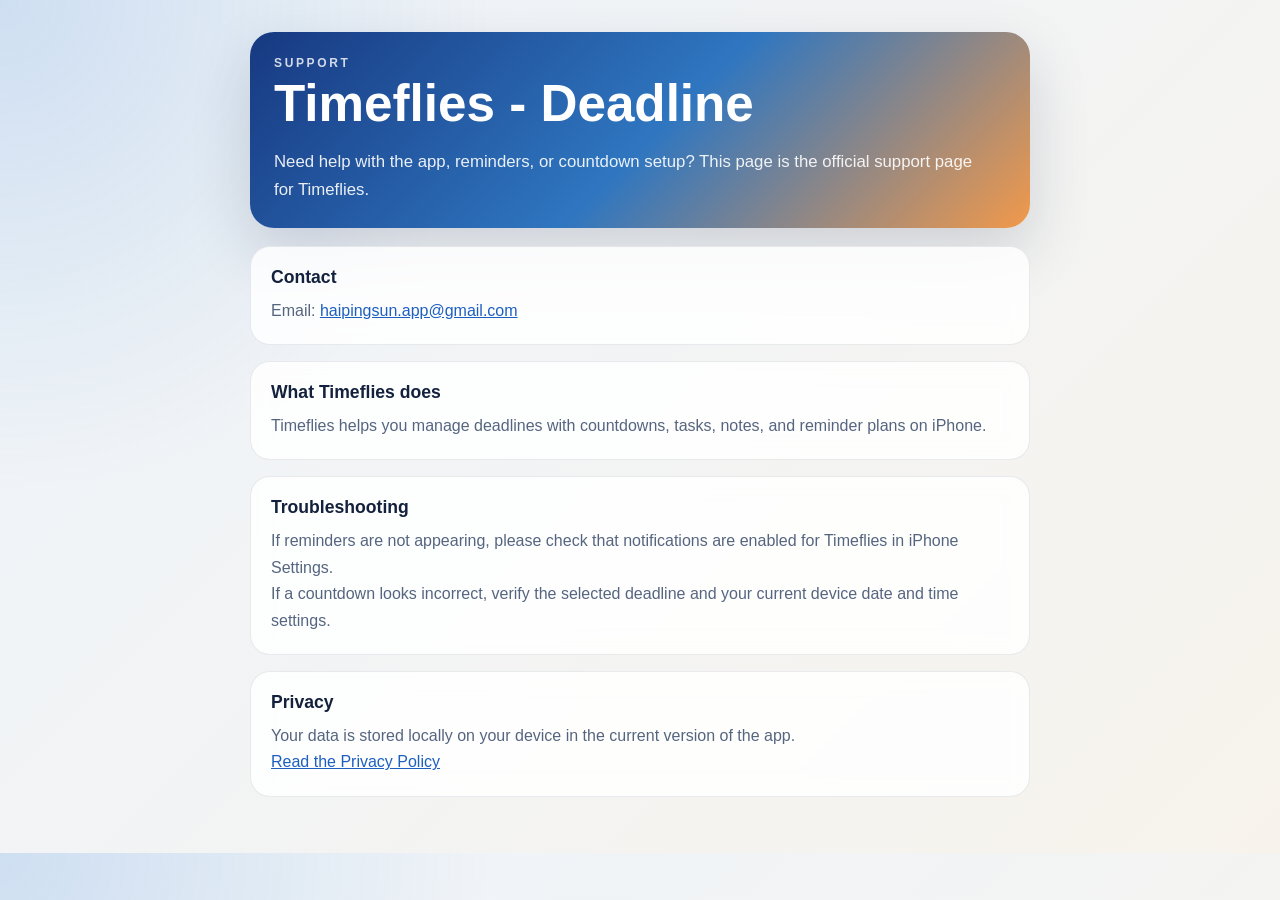
==== docs/support.html @ 47af0260 "Prepare GitHub Pages in docs folder" ====
<!DOCTYPE html>
<html lang="en">
<head>
  <meta charset="UTF-8">
  <meta name="viewport" content="width=device-width, initial-scale=1.0">
  <title>Timeflies Support</title>
  <meta name="description" content="Support for Timeflies - Deadline.">
  <link rel="stylesheet" href="./styles.css">
</head>
<body>
  <main class="page narrow">
    <section class="hero compact">
      <p class="eyebrow">SUPPORT</p>
      <h1>Timeflies - Deadline</h1>
      <p class="lede">Need help with the app, reminders, or countdown setup? This page is the official support page for Timeflies.</p>
    </section>

    <section class="stack">
      <article class="info-card">
        <h2>Contact</h2>
        <p>Email: <a href="mailto:haipingsun.app@gmail.com">haipingsun.app@gmail.com</a></p>
      </article>

      <article class="info-card">
        <h2>What Timeflies does</h2>
        <p>Timeflies helps you manage deadlines with countdowns, tasks, notes, and reminder plans on iPhone.</p>
      </article>

      <article class="info-card">
        <h2>Troubleshooting</h2>
        <p>If reminders are not appearing, please check that notifications are enabled for Timeflies in iPhone Settings.</p>
        <p>If a countdown looks incorrect, verify the selected deadline and your current device date and time settings.</p>
      </article>

      <article class="info-card">
        <h2>Privacy</h2>
        <p>Your data is stored locally on your device in the current version of the app.</p>
        <p><a href="./privacy.html">Read the Privacy Policy</a></p>
      </article>
    </section>
  </main>
</body>
</html>
---- docs/styles.css ----
:root {
  --ink: #13213d;
  --muted: #56657f;
  --paper: #f5f7fb;
  --panel: rgba(255, 255, 255, 0.84);
  --line: rgba(19, 33, 61, 0.09);
  --cold: #173981;
  --mid: #2f76c0;
  --warm: #f2994a;
}

* {
  box-sizing: border-box;
}

body {
  margin: 0;
  font-family: "SF Pro Display", "Segoe UI", sans-serif;
  color: var(--ink);
  background:
    radial-gradient(circle at top left, rgba(38, 111, 190, 0.16), transparent 32%),
    linear-gradient(135deg, #eef4fb 0%, #f7f3ec 100%);
}

a {
  color: #1d5fbf;
}

.page {
  max-width: 1080px;
  margin: 0 auto;
  padding: 32px 20px 56px;
}

.page.narrow {
  max-width: 820px;
}

.hero {
  padding: 28px;
  border-radius: 24px;
  background: linear-gradient(135deg, var(--cold) 0%, var(--mid) 52%, var(--warm) 100%);
  color: white;
  box-shadow: 0 24px 60px rgba(19, 33, 61, 0.16);
}

.hero.compact {
  padding: 24px;
}

.brand {
  display: flex;
  align-items: center;
  gap: 18px;
}

.brand-mark {
  width: 68px;
  height: 68px;
  border-radius: 18px;
  display: grid;
  place-items: center;
  background: rgba(255, 255, 255, 0.12);
  border: 1px solid rgba(255, 255, 255, 0.22);
}

.hourglass {
  width: 26px;
  height: 36px;
  position: relative;
}

.hourglass::before,
.hourglass::after {
  content: "";
  position: absolute;
  left: 0;
  width: 100%;
  border-left: 4px solid rgba(255, 255, 255, 0.95);
  border-right: 4px solid rgba(255, 255, 255, 0.95);
}

.hourglass::before {
  top: 0;
  height: 16px;
  clip-path: polygon(0 0, 100% 0, 62% 100%, 38% 100%);
  background: rgba(255, 231, 183, 0.95);
}

.hourglass::after {
  bottom: 0;
  height: 16px;
  clip-path: polygon(38% 0, 62% 0, 100% 100%, 0 100%);
  background: rgba(255, 200, 121, 0.98);
}

.eyebrow {
  margin: 0 0 8px;
  font-size: 12px;
  font-weight: 800;
  letter-spacing: 0.22em;
  opacity: 0.8;
}

h1, h2 {
  margin: 0;
}

h1 {
  font-size: clamp(2rem, 4vw, 3.5rem);
  line-height: 1.02;
}

h2 {
  font-size: 1.1rem;
  margin-bottom: 10px;
}

.lede {
  max-width: 720px;
  margin: 18px 0 0;
  font-size: 1.05rem;
  line-height: 1.65;
  color: rgba(255, 255, 255, 0.9);
}

.actions {
  display: flex;
  gap: 12px;
  margin-top: 24px;
  flex-wrap: wrap;
}

.button {
  display: inline-flex;
  align-items: center;
  justify-content: center;
  min-height: 44px;
  padding: 0 18px;
  border-radius: 999px;
  text-decoration: none;
  font-weight: 700;
}

.button.primary {
  background: white;
  color: var(--cold);
}

.button.secondary {
  background: rgba(255, 255, 255, 0.12);
  color: white;
  border: 1px solid rgba(255, 255, 255, 0.18);
}

.card-grid,
.info {
  display: grid;
  gap: 16px;
  margin-top: 18px;
}

.card-grid {
  grid-template-columns: repeat(auto-fit, minmax(220px, 1fr));
}

.info {
  grid-template-columns: repeat(auto-fit, minmax(220px, 1fr));
}

.card,
.info-card {
  padding: 20px;
  border-radius: 20px;
  background: var(--panel);
  border: 1px solid var(--line);
  backdrop-filter: blur(10px);
}

.card p,
.info-card p {
  margin: 0;
  line-height: 1.65;
  color: var(--muted);
}

.stack {
  display: grid;
  gap: 16px;
  margin-top: 18px;
}

@media (max-width: 640px) {
  .page {
    padding: 20px 14px 36px;
  }

  .hero {
    padding: 22px;
    border-radius: 18px;
  }

  .brand {
    align-items: flex-start;
  }
}
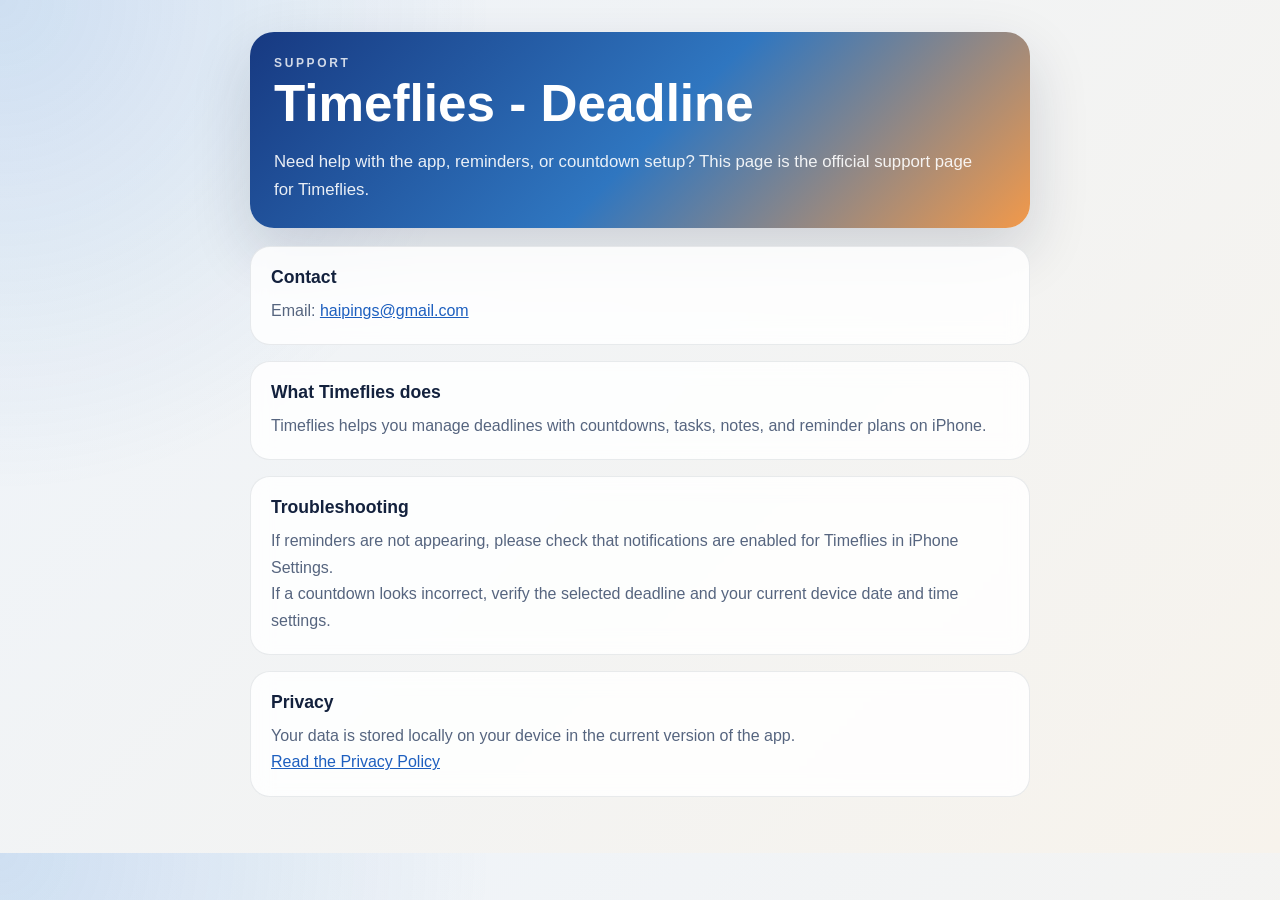
==== commit 78412d7e: "Update support email to haipings@gmail.com" ====
--- a/docs/support.html
+++ b/docs/support.html
@@ -18,7 +18,7 @@
     <section class="stack">
       <article class="info-card">
         <h2>Contact</h2>
-        <p>Email: <a href="mailto:haipingsun.app@gmail.com">haipingsun.app@gmail.com</a></p>
+        <p>Email: <a href="mailto:haipings@gmail.com">haipings@gmail.com</a></p>
       </article>
 
       <article class="info-card">
